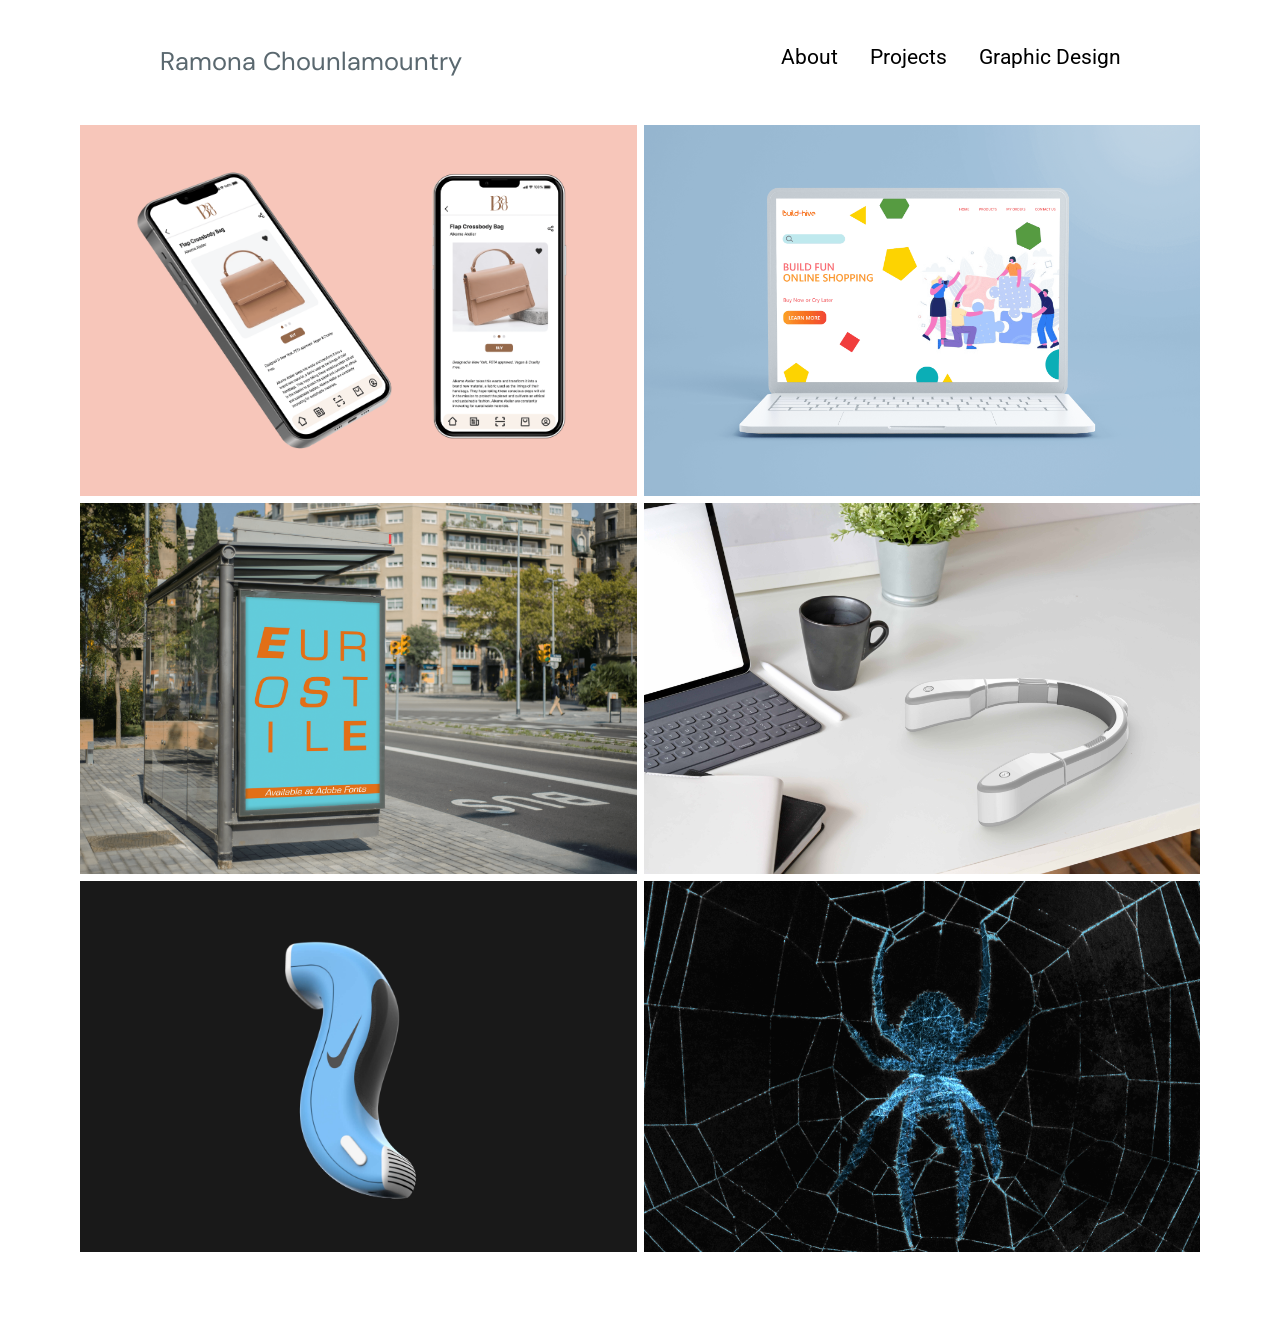
==== index.html @ 12875b3e "Add files via upload" ====
<!DOCTYPE html>
<html>

<head>
    <meta charset="utf-8">
    <meta name="description" content="My portfolio.">
    <meta name="viewport" content="width=device-width">
    <title>Ramona's Portfolio | 2023</title>
    <link rel="shortcut icon" type="image/x-icon" href="favicon.ico">
    <link rel="stylesheet" type="text/css" href="styles.css" />

    <script src="script.js"></script>


</head>

<body>
    <section id="projects">
        <!--   testing-->




        <nav id="desktop-nav">
            <div class="logo">Ramona Chounlamountry</div>
            <div>
                <ul class="nav-links">
                    <li><a href="about.html">About</a></li>
                    <li><a href="#projects">Projects</a></li>
                    <li><a href="graphic-design.html">Graphic Design</a></li>



                </ul>
            </div>
        </nav>

        <nav id="hamburger-nav">
            <div class="logo">Ramona Chounlamountry</div>
            <div class="hamburger-menu">
                <input id="menu__toggle" type="checkbox" />
                <label class="menu__btn" for="menu__toggle">
                    <span></span>
                </label>

                <ul class="menu__box">
                    <li><a class="menu__item" href="about.html">About</a></li>
                    <li><a class="menu__item" href="index.html">Projects</a></li>
                    <li><a class="menu__item" href="graphic-design.html">Graphic Design</a></li>


                </ul>
            </div>
        </nav>


        <div class="grid-container">

            <div class="img-wrapper"> <a href="luxury-bag-app.html"><img class="blur" src="images/mockupluxury2.png">
                    <div class="content fade">LUXURY BAG APP</div>
                </a>

            </div>


            <div class="img-wrapper"><a href="buildhive-boardgame.html"><img class="blur" src="images/mockup1.png">
                    <div class="content fade">BUILD-HIVE BOARDGAME</div>
                </a>

            </div>



            <div class="img-wrapper"><a href="typographystudy-eurostile.html"><img class="blur" src="images/bus2.png">
                    <div class="content fade">TYPOGRAPHY STUDY</div>
                </a>

            </div>


            <div class="img-wrapper"><a href="conscious-wearable.html"><img class="blur" src="images/contextrender1.jpg">
                    <div class="content fade">CONSCIOUS WEARABLE</div>
                </a>

            </div>

            <div class="img-wrapper"><a href="nike-hairdryer.html"><img class="blur" src="images/Hairdryer.111.jpg">
                    <div class="content fade">NIKE HAIRDRYER</div>
                </a>

            </div>

            <div class="img-wrapper"><a href="motiontitle-web-of-lies.html"><img class="blur" src="images/s2_1.png">
                    <div class="content fade">MOTION TITLE - WEB OF LIES</div>
                </a>

            </div>



        </div>
    </section>
</body>

</html>
---- styles.css ----
@import url('https://fonts.googleapis.com/css2?family=Open+Sans&display=swap');
@import url('https://fonts.googleapis.com/css2?family=Rokkitt:ital,wght@1,600&display=swap');
@import url('https://fonts.googleapis.com/css2?family=DM+Sans:opsz,wght@9..40,300&display=swap');
@import url('https://fonts.googleapis.com/css2?family=Roboto&display=swap');

/*global reset*/
* {
    padding: 0;
    margin: 0;
    box-sizing: border-box;
}

/*fix up for older browsers to draw the new semantic elements*/

header,
nav,
main,
aside,
article,
section,
footer,
figure,
figcaption {
    display: block;
}


html {

    font-family: Open Sans, sans-serif;
    scroll-behavior: smooth;

}

p {
    color: rgb(85, 85, 85);
}

a,
.btn {
    transition: all 300ms ease;
}

nav,
.nav-links {
    display: flex;
}

nav {
    justify-content: space-around;
    align-items: stretch;

    height: 5vh;
    padding-top: 5vh;
}

.nav-links {
    gap: 2rem;
    list-style: none;
    font-size: 1.3rem;
    font-family: Roboto;

}

a {
    color: black;
    text-decoration: none;
    text-decoration-color: white;
}

.nav-links a:hover {
    color: gray;
    text-decoration: underline;
    text-underline-offset: 0.5rem;
    text-decoration-color: rgb(181, 181, 181);
}

.logo {
    font-size: 1.6rem;
    font-family: DM Sans;
    color: #5a686f;
}

.logo:hover {
    cursor: default;
}

.vd1 {
    max-width: 100%;
}


/* Hamburger Menu */

#hamburger-nav {
    display: none;
}

.hamburger-menu {
    position: relative;
    display: inline-block;
    z-index: 999;
}

.hamburger-icon {
    display: flex;
    flex-direction: column;
    justify-content: space-between;
    height: 24px;
    width: 30px;
    cursor: pointer;

}

.hamburger-icon span {
    width: 100%;
    height: 2px;
    background-color: black;
    transition: all 0.3 ease-in-out;
}

.menu-links {
    position: absolute;
    top: 39px;
    right: 0;

    width: fit-content;
    max-height: 0;
    overflow: hidden;
    transition: all 0.3 ease-in-out;
    background: rgba(230, 249, 253, 0.88);

}

.menu-links a {
    display: block;
    padding: 10px;
    text-align: right;
    font-size: 1.5rem;
    color: rgb(72, 72, 72);
    text-decoration: none;
    transition: all 0.3 ease-in-out;


}

.menu-links li {
    list-style: none;
}

.menu-links.open {
    max-height: 300px;

}

/*----SECTION----*/

.img-wrapper {
    position: relative;
    overflow: hidden;

}

.img-wrapper a {
    color: #f5f5f5;
    font-weight: lighter;
    text-shadow: 2px 2px 2px rgb(72, 72, 72);

}

.img-wrapper img {
    display: block;
    width: 100%;
    aspect-ratio: 3 / 2;
    object-fit: cover;
    object-position: center;
}

.img-wrapper .content {
    position: absolute;
    inset: 0;
    font-size: 1.4rem;
    letter-spacing: 0px;
    padding: 1rem;
    background: rgba(0, 0, 0, 0.50);
    display: flex;
    justify-content: center;
    align-items: center;
    transition: 200ms ease-in-out;
}

.img-wrapper .content.fade {
    opacity: 0;
}

.img-wrapper:hover .content.fade {
    opacity: 1;
}

.grid-container {
    display: grid;
    grid-template-columns: repeat(2, 1fr);
    padding: 80px;
    margin: 0 auto;
    gap: 7px;
    grid-row-gap: 7px;
    align-self: center;
    max-width: 100%;
    background: none;

}


/*Testing*/

#menu__toggle {
    opacity: 0;
}

#menu__toggle:checked + .menu__btn > span {
    transform: rotate(45deg);
}

#menu__toggle:checked + .menu__btn > span::before {
    top: 0;
    transform: rotate(0deg);
}

#menu__toggle:checked + .menu__btn > span::after {
    top: 0;
    transform: rotate(90deg);
}

#menu__toggle:checked ~ .menu__box {
    left: 0 !important;
}

.menu__btn {
    position: absolute;
    top: 14px;
    right: 20px;
    width: 26px;
    height: 26px;
    cursor: pointer;
    z-index: 1;
}

.menu__btn > span,
.menu__btn > span::before,
.menu__btn > span::after {
    display: block;
    position: absolute;
    width: 100%;
    height: 2px;
    background-color: #616161;
    transition-duration: .25s;
}

.menu__btn > span::before {
    content: '';
    top: -8px;
}

.menu__btn > span::after {
    content: '';
    top: 8px;
}

.menu__box {
    display: block;
    position: fixed;
    top: 0;
    left: -100%;
    width: 100%;
    height: 100%;
    margin: 0;
    padding: 130px 0;
    list-style: none;
    background-color: #fcfcfc;
    box-shadow: 2px 2px 6px rgba(0, 0, 0, .4);
    transition-duration: .25s;
    text-align: center;
    position: fixed;


}

.menu__item {
    display: block;
    padding: 12px 24px;
    color: #333;

    font-size: 20px;
    font-weight: 600;
    text-decoration: none;
    transition-duration: .25s;
}

.menu__item:hover {
    /*    background-color: #CFD8DC;*/
}


/*----About Me----*/


.firstgif {
    max-width: 80%;
}

#about {
    background-color: azure;
}

.aboutgrid {
    display: grid;
    grid-template-columns: repeat(2, 1fr);
    height: 100%;
    margin: 0 auto;
    grid-column-gap: 100px;
    max-width: 100%;
    padding: 80px;
    padding-left: 240px;
}


.aboutgrid h1 {

    font-size: 40px;
    color: rgb(72, 72, 72);
    text-align: left;

    line-height: 1.3;
    font-weight: lighter;
    max-width: 700px;

}

.aboutgrid a {

    color: rgb(111, 111, 111);

}


.aboutgrid a:hover {
    color: gray;
    text-decoration: none;
    text-underline-offset: 0.5rem;
    text-decoration-color: rgb(181, 181, 181);
}

.aboutgrid p {
    max-width: 650px;
    font-size: 1.2rem;
    margin: 60px;
    color: rgb(72, 72, 72);
    line-height: 3;
    text-align: left;
}

/*----Project 1----*/
.head2 {
    padding-top: 50px;
    width: 90%;
    display: flex;
    justify-content: center;
    align-items: center;
    flex-direction: column;
    text-align: center;
    margin: 20px auto;
    padding: 150px;

}

.head2 h1 {

    font-size: 30px;
    color: rgb(72, 72, 72);


}

.head2 p {
    max-width: 650px;
    margin: 60px;
    color: rgb(111, 111, 111);
    font-size: 1.1rem;
    line-height: 1.8;

}

.head2 img {
    max-width: 100%;
}





/*---------------------------*/

/*----- MEDIA QUERY - -------*/

/*--- for larger screens----*/

@media only screen and (min-width:1700px) {
    .heading p {
        font-size: 1.1rem;
    }

    .hamburger-menu {
        display: none;
    }

}



/*-------------------------------------*/
/*smaller screens*/

@media screen and (min-width: 1401px) {
    .hamburger-menu {
        display: none;
    }

}

@media screen and (max-width: 1350px) {
    .hamburger-menu {
        display: none;
    }

    .aboutgrid h1 {
        font-size: 2rem;
    }

    .aboutgrid {
        padding: 80px;
        padding-left: 50px;
    }
}

@media screen and (max-width: 1200px) {
    .aboutgrid h1 {
        max-width: 800px;
    }

    .aboutgrid {
        padding: 80px;
        padding-left: 50px;
    }

    #desktop-nav {
        display: none;
    }

    #hamburger-nav {
        display: flex;
    }

    .heading {
        padding-top: 80px;

    }

    .heading h1 {

        font-size: 30px;

    }

    .heading p {
        font-size: 1rem;
    }

    .grid-container {
        max-width: 100%;
        grid-template-columns: repeat(1, 1fr);
        padding: 20px;
        padding-top: 60px;

    }

    .head2 p {
        min-width: 350px;
    }

    .head2 h1 {
        min-width: 350px;
    }

    .head2 img {
        min-width: 400px;
    }

    .hamburger-menu {
        display: flex;
    }

    .heading .inline2 {

        text-align: center;
        padding-bottom: 50px;

    }

}

@media screen and (max-width: 1000px) {
    .heading {
        padding-top: 300px;

    }

    .vd1 {
        max-width: 400px;
    }


    .aboutgrid {
        display: flex;
        flex-direction: column;
        align-items: center;
        justify-self: center;
        overflow: hidden;
        padding: 80px;
        padding-left: 90px;
    }

    .head2 .aboutgrid {
        overflow: visible;
    }

    .mble {
        padding-left: 110px;
    }

    .mble2 {
        padding-left: 90px;
    }

    .aboutgrid h1 {
        font-size: 1.4rem;
        font-weight: normal;
        width: 320px;
    }

    .about-contained p {
        padding-left: 20px;
    }


    .menu__btn {
        position: absolute;
        right: 1px;

    }

    .inline2 {
        display: none;
    }


    .heading p {
        width: 300px;
    }


}
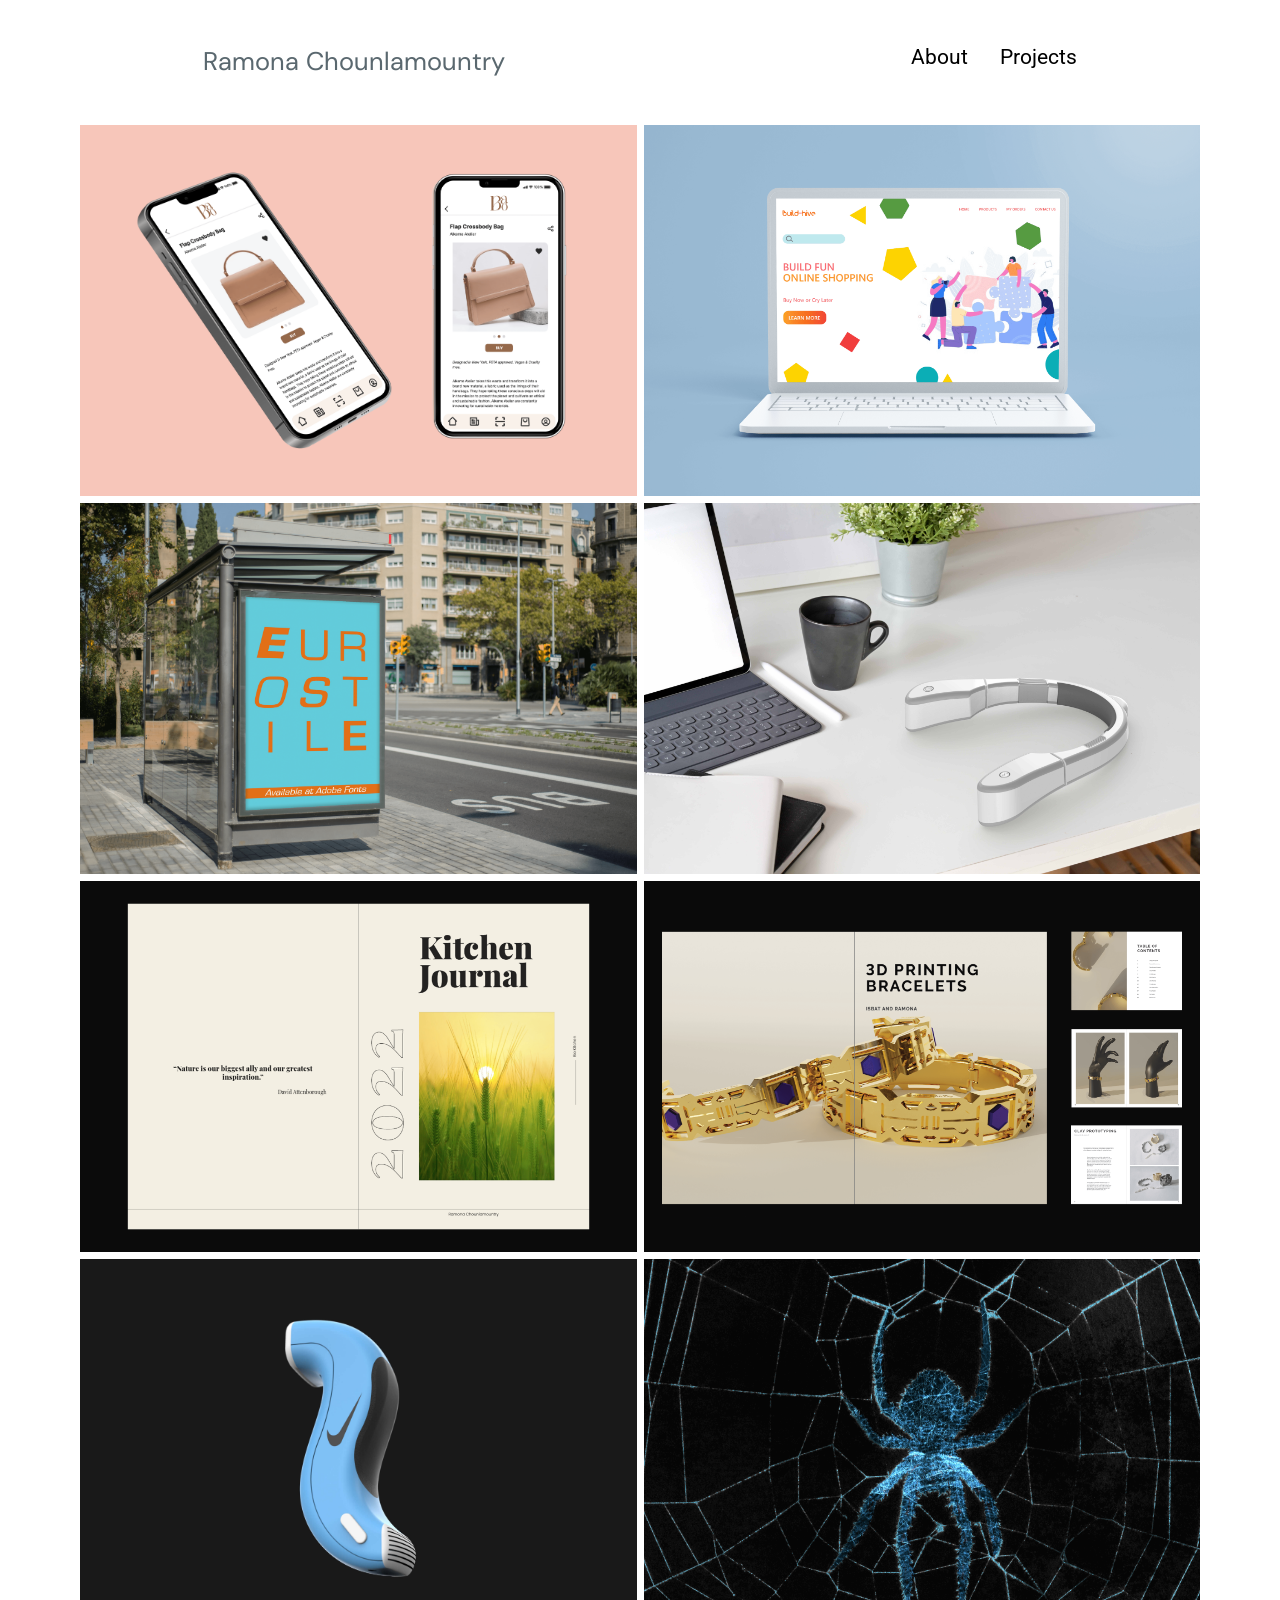
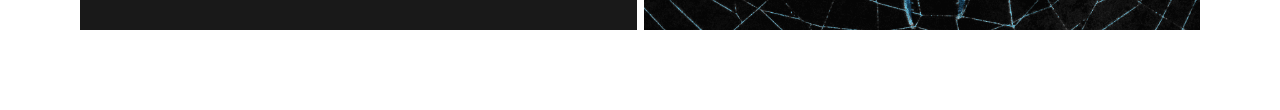
==== commit 7f273848: "Add files via upload" ====
--- a/index.html
+++ b/index.html
@@ -27,7 +27,7 @@
                 <ul class="nav-links">
                     <li><a href="about.html">About</a></li>
                     <li><a href="#projects">Projects</a></li>
-                    <li><a href="graphic-design.html">Graphic Design</a></li>
+
 
 
 
@@ -46,7 +46,7 @@
                 <ul class="menu__box">
                     <li><a class="menu__item" href="about.html">About</a></li>
                     <li><a class="menu__item" href="index.html">Projects</a></li>
-                    <li><a class="menu__item" href="graphic-design.html">Graphic Design</a></li>
+
 
 
                 </ul>
@@ -84,6 +84,18 @@
 
             </div>
 
+            <div class="img-wrapper"> <a href="kitchen-journal.html"><img class="blur" src="images/journal1.png">
+                    <div class="content fade">Kitchen Journal</div>
+                </a>
+
+            </div>
+
+            <div class="img-wrapper"> <a href="bracelet.html"><img class="blur" src="images/bracelet1.png">
+                    <div class="content fade">Bracelet Booklet</div>
+                </a>
+
+            </div>
+
             <div class="img-wrapper"><a href="nike-hairdryer.html"><img class="blur" src="images/Hairdryer.111.jpg">
                     <div class="content fade">NIKE HAIRDRYER</div>
                 </a>
@@ -97,7 +109,6 @@
             </div>
 
 
-
         </div>
     </section>
 </body>
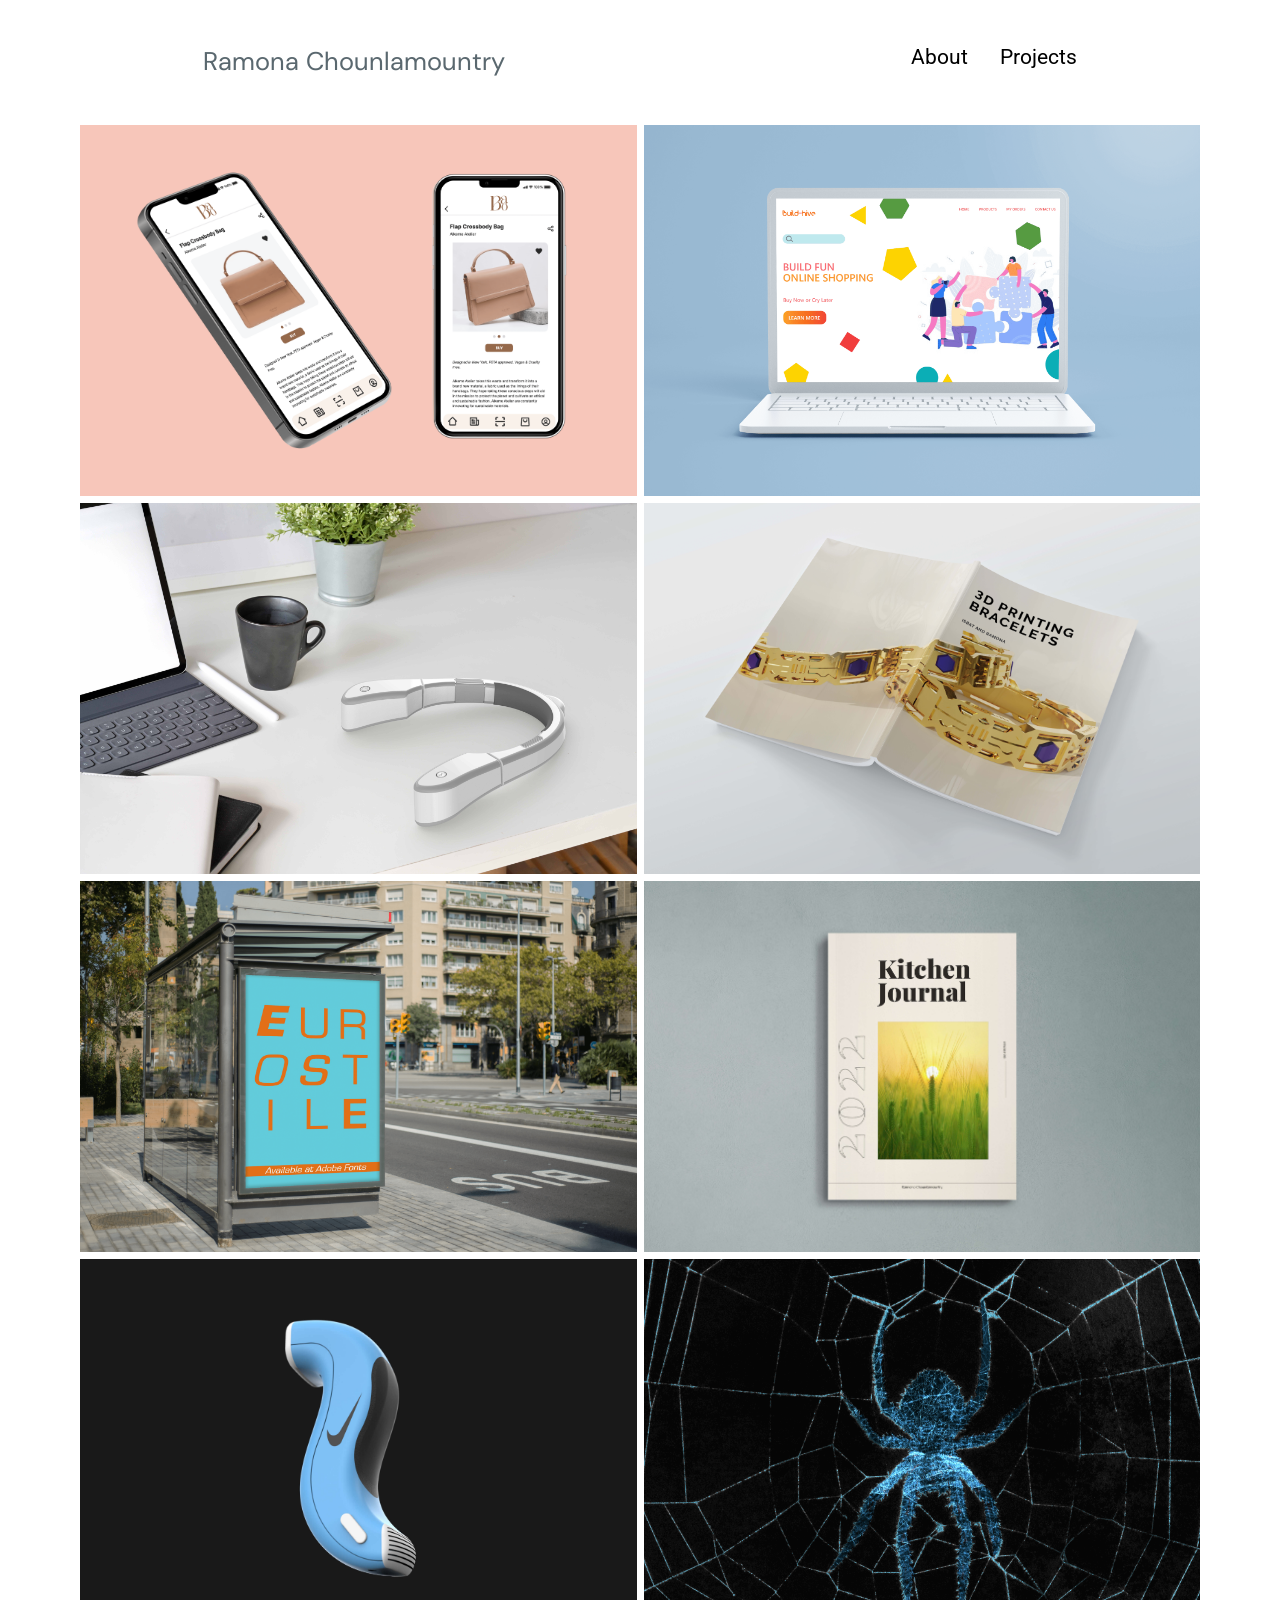
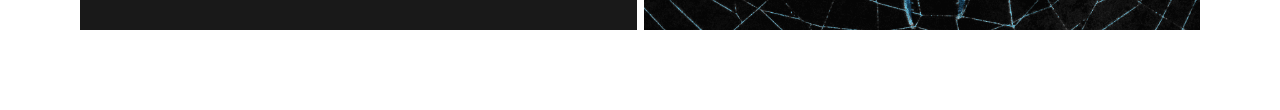
==== commit 571c107a: "Add files via upload" ====
--- a/index.html
+++ b/index.html
@@ -70,6 +70,20 @@
             </div>
 
 
+            <div class="img-wrapper"><a href="conscious-wearable.html"><img class="blur" src="images/contextrender1.jpg">
+                    <div class="content fade">CONSCIOUS WEARABLE</div>
+                </a>
+
+            </div>
+
+
+
+            <div class="img-wrapper"> <a href="bracelet.html"><img class="blur" src="images/mockupbracelet.jpg">
+                    <div class="content fade">Bracelet Booklet</div>
+                </a>
+
+            </div>
+
 
             <div class="img-wrapper"><a href="typographystudy-eurostile.html"><img class="blur" src="images/bus2.png">
                     <div class="content fade">TYPOGRAPHY STUDY</div>
@@ -77,24 +91,13 @@
 
             </div>
 
-
-            <div class="img-wrapper"><a href="conscious-wearable.html"><img class="blur" src="images/contextrender1.jpg">
-                    <div class="content fade">CONSCIOUS WEARABLE</div>
-                </a>
-
-            </div>
-
-            <div class="img-wrapper"> <a href="kitchen-journal.html"><img class="blur" src="images/journal1.png">
+            <div class="img-wrapper"> <a href="kitchen-journal.html"><img class="blur" src="images/journalmockup.jpg">
                     <div class="content fade">Kitchen Journal</div>
                 </a>
 
             </div>
 
-            <div class="img-wrapper"> <a href="bracelet.html"><img class="blur" src="images/bracelet1.png">
-                    <div class="content fade">Bracelet Booklet</div>
-                </a>
 
-            </div>
 
             <div class="img-wrapper"><a href="nike-hairdryer.html"><img class="blur" src="images/Hairdryer.111.jpg">
                     <div class="content fade">NIKE HAIRDRYER</div>
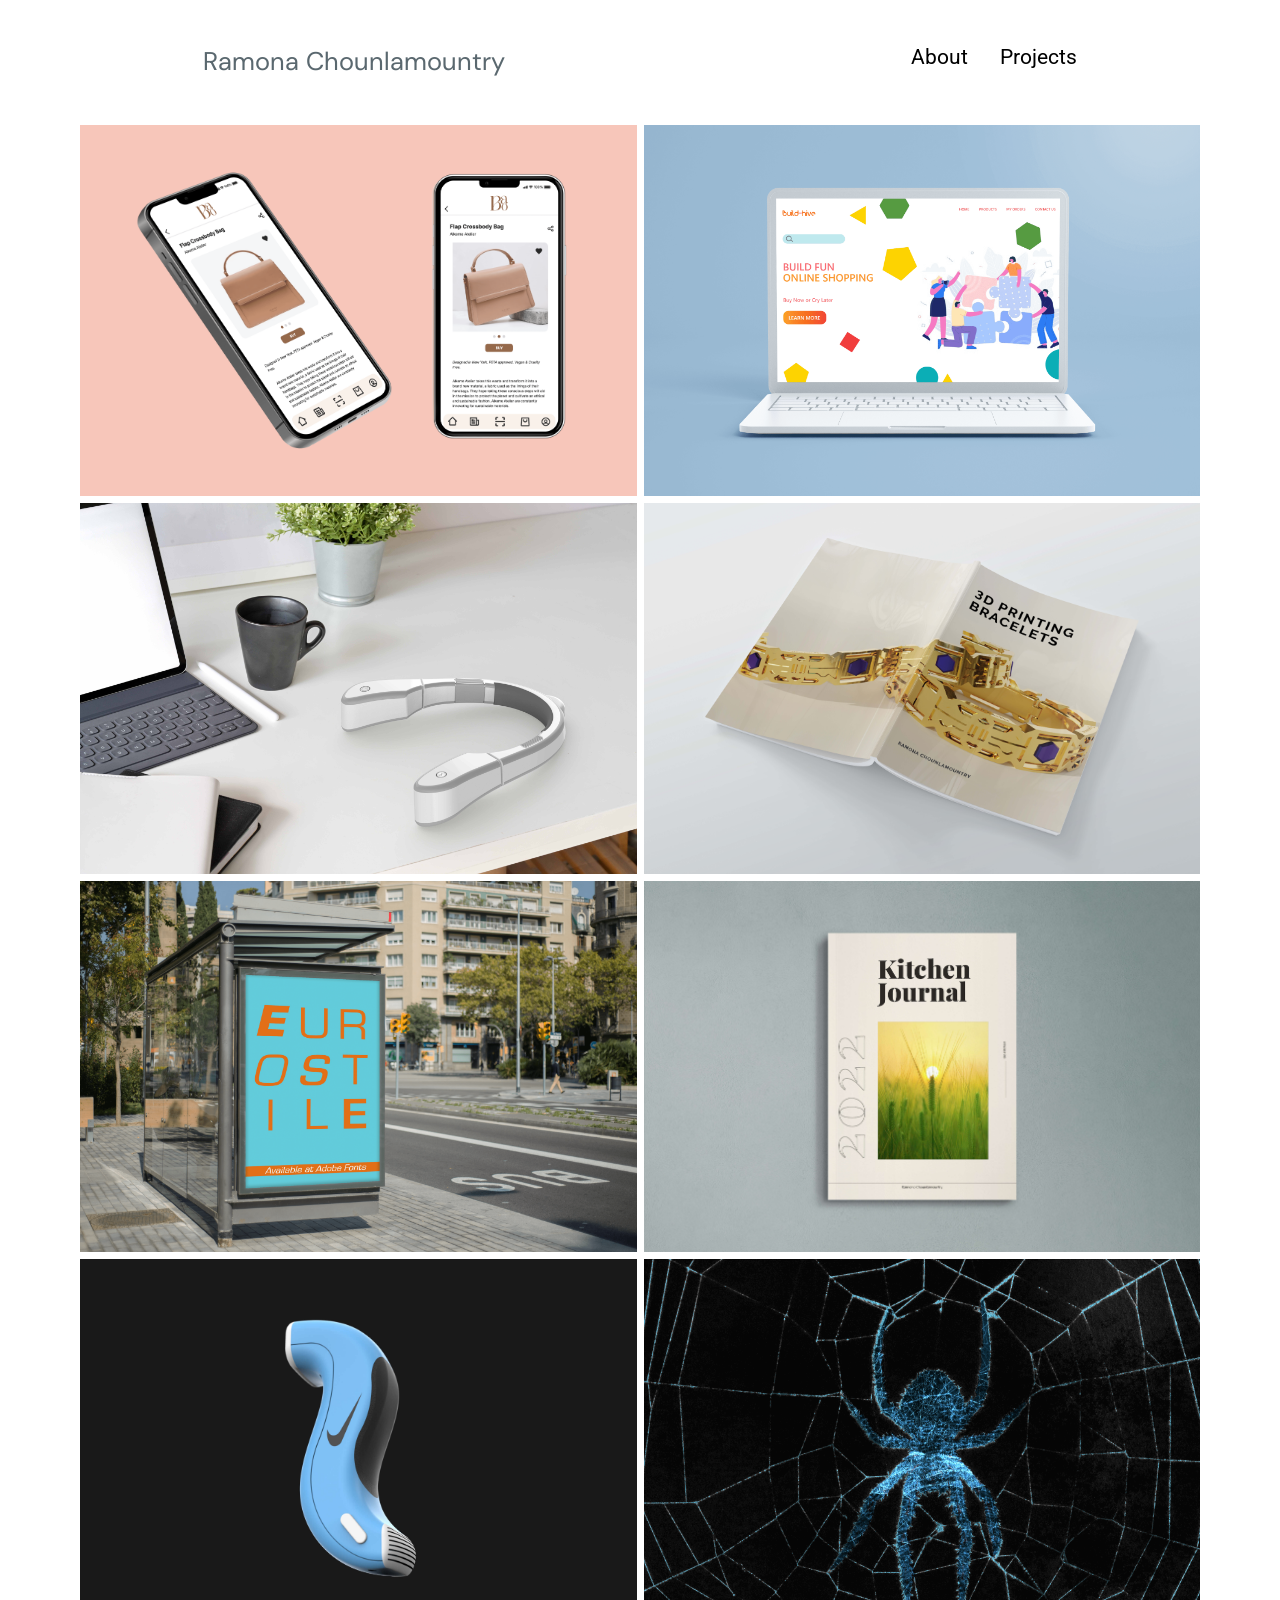
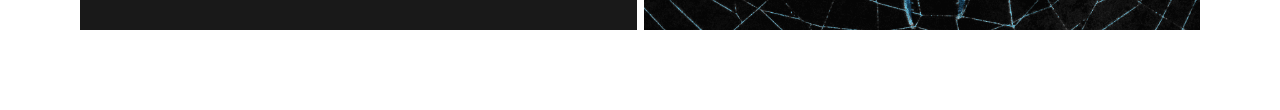
==== commit c7778acc: "Add files via upload" ====
--- a/index.html
+++ b/index.html
@@ -78,7 +78,7 @@
 
 
 
-            <div class="img-wrapper"> <a href="bracelet.html"><img class="blur" src="images/mockupbracelet.jpg">
+            <div class="img-wrapper"> <a href="bracelet.html"><img class="blur" src="images/braceletmockupcover.jpg">
                     <div class="content fade">Bracelet Booklet</div>
                 </a>
 
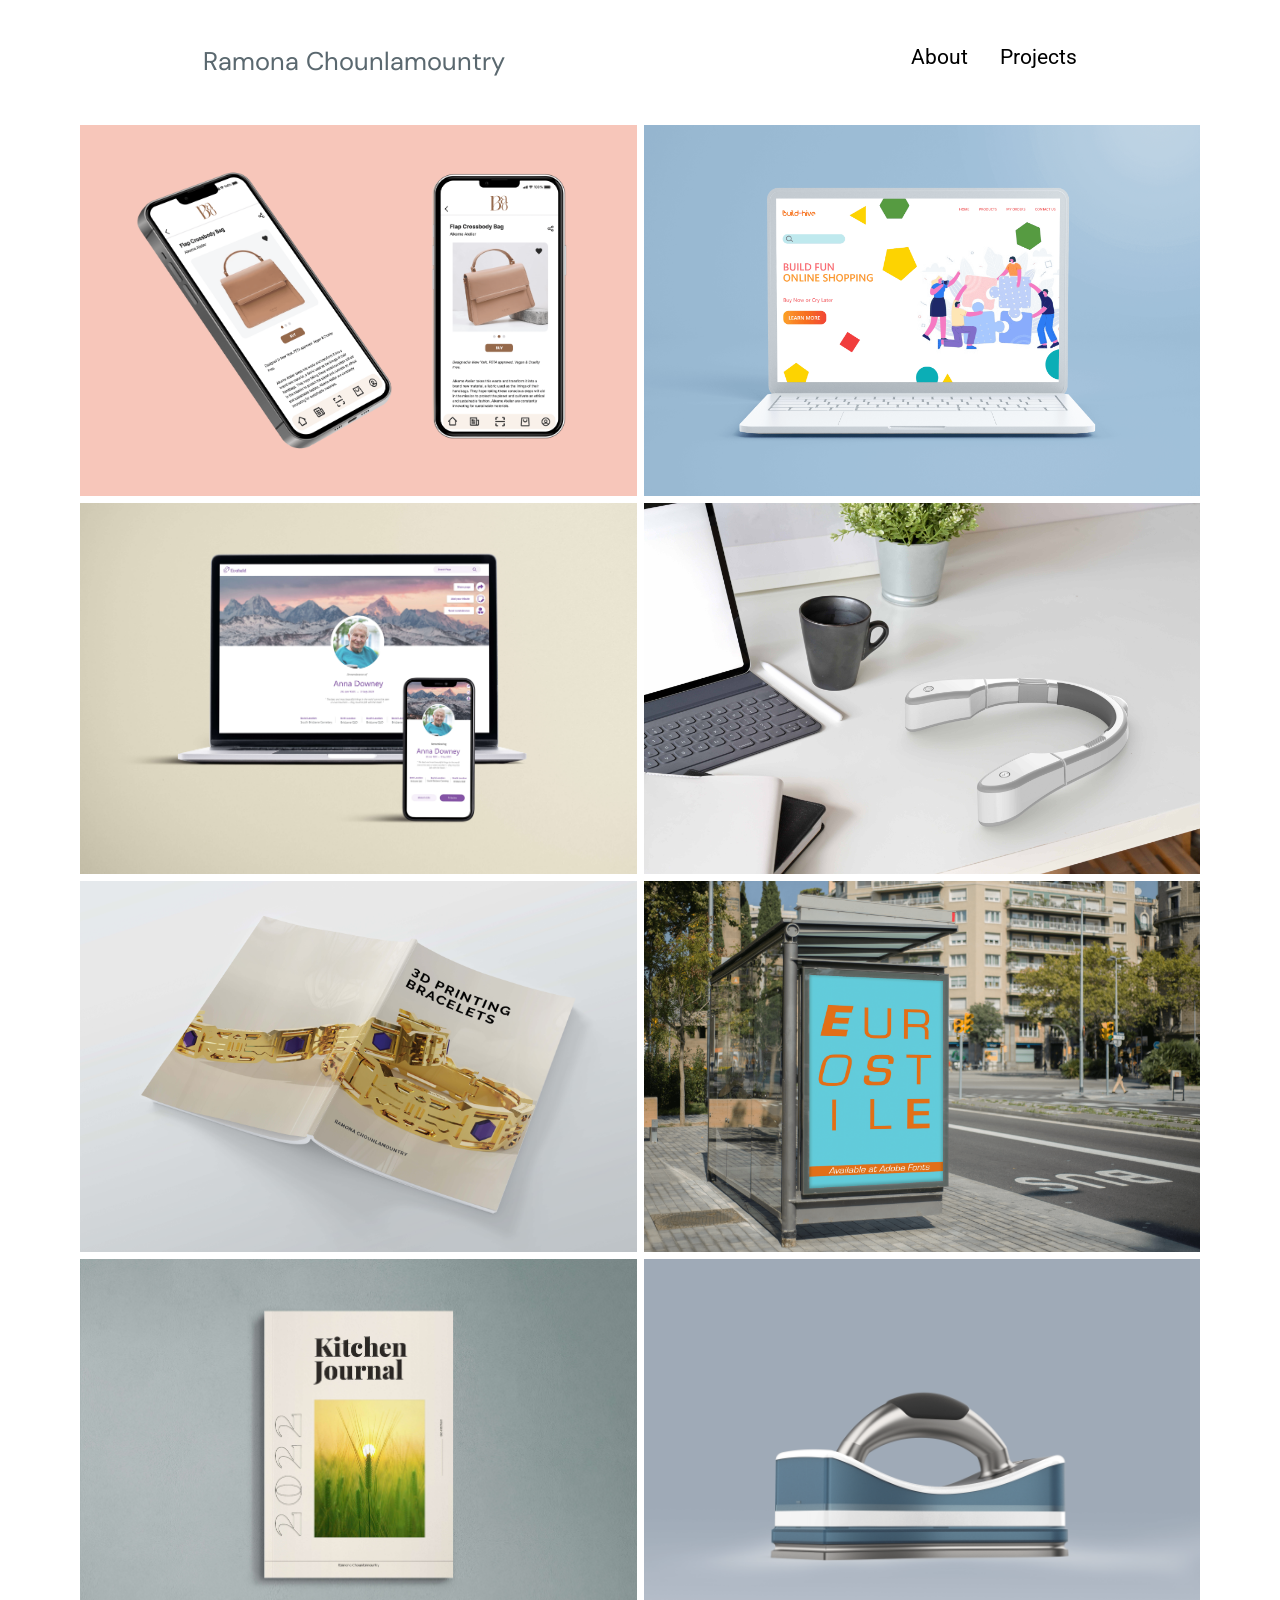
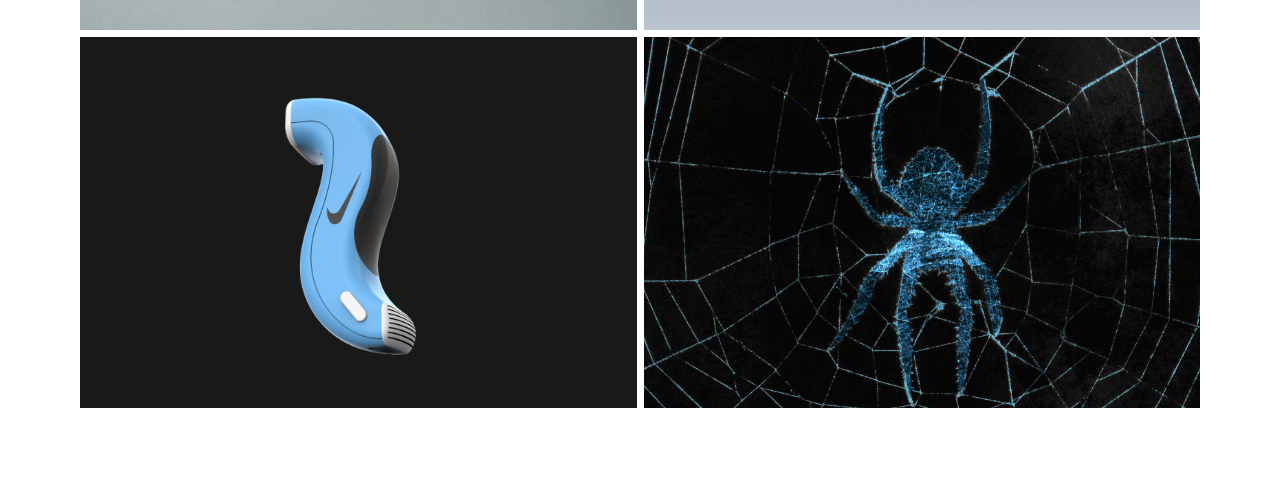
==== commit 7da0241e: "Add files via upload" ====
--- a/index.html
+++ b/index.html
@@ -63,8 +63,16 @@
             </div>
 
 
+
+
             <div class="img-wrapper"><a href="buildhive-boardgame.html"><img class="blur" src="images/mockup1.png">
                     <div class="content fade">BUILD-HIVE BOARDGAME</div>
+                </a>
+
+            </div>
+
+            <div class="img-wrapper"><a href="evaheld-work.html"><img class="blur" src="images/evaheldmockup.jpg">
+                    <div class="content fade">Evaheld Memorial Page</div>
                 </a>
 
             </div>
@@ -97,6 +105,12 @@
 
             </div>
 
+            <div class="img-wrapper"> <a href="smart-steam-iron.html"><img class="blur" src="images/Smart%20Iron.114.png">
+                    <div class="content fade">Smart Steam Iron</div>
+                </a>
+
+            </div>
+
 
 
             <div class="img-wrapper"><a href="nike-hairdryer.html"><img class="blur" src="images/Hairdryer.111.jpg">
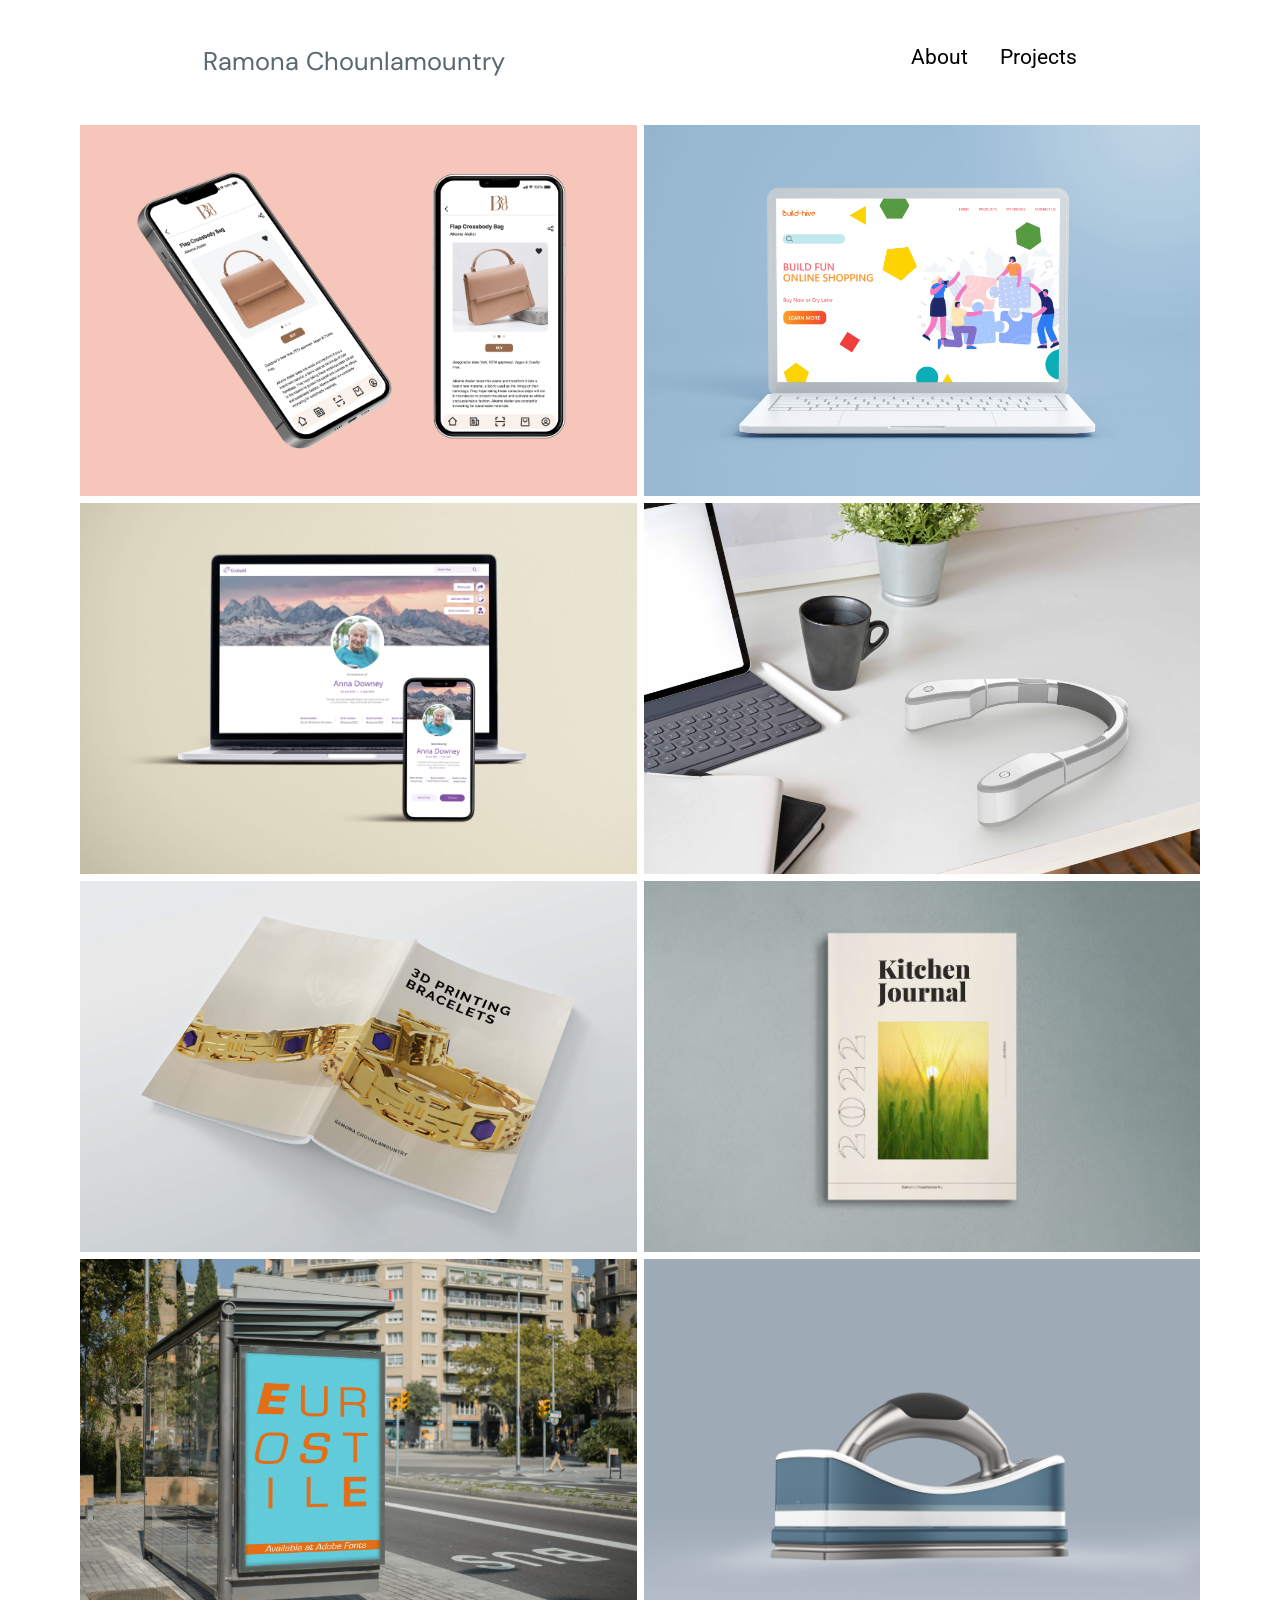
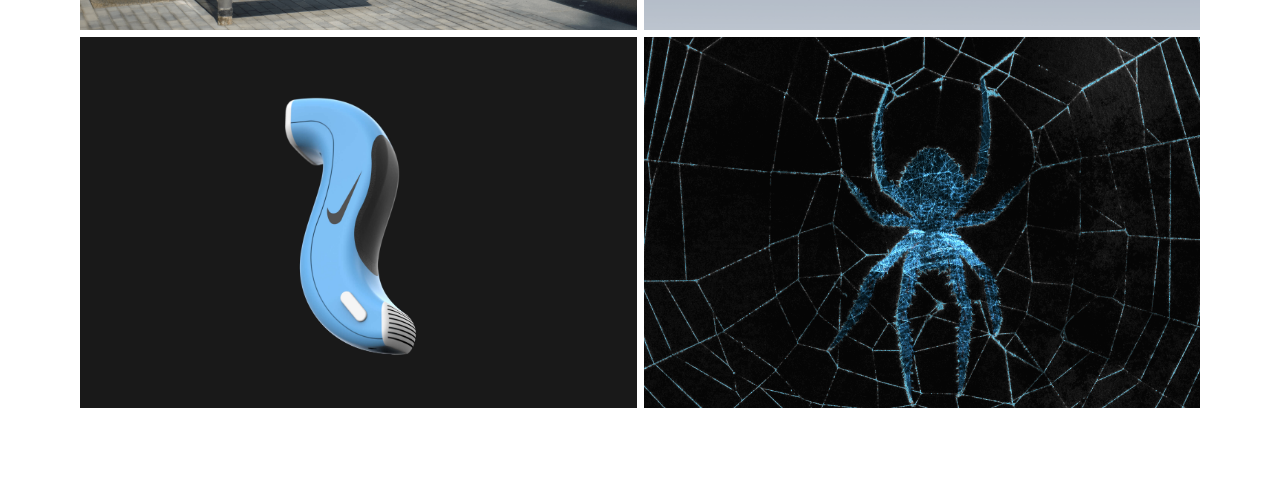
==== commit 2d3acaae: "Add files via upload" ====
--- a/index.html
+++ b/index.html
@@ -78,6 +78,8 @@
             </div>
 
 
+
+
             <div class="img-wrapper"><a href="conscious-wearable.html"><img class="blur" src="images/contextrender1.jpg">
                     <div class="content fade">CONSCIOUS WEARABLE</div>
                 </a>
@@ -86,8 +88,17 @@
 
 
 
+
+
             <div class="img-wrapper"> <a href="bracelet.html"><img class="blur" src="images/braceletmockupcover.jpg">
                     <div class="content fade">Bracelet Booklet</div>
+                </a>
+
+            </div>
+
+
+            <div class="img-wrapper"> <a href="kitchen-journal.html"><img class="blur" src="images/journalmockup.jpg">
+                    <div class="content fade">Kitchen Journal</div>
                 </a>
 
             </div>
@@ -99,11 +110,7 @@
 
             </div>
 
-            <div class="img-wrapper"> <a href="kitchen-journal.html"><img class="blur" src="images/journalmockup.jpg">
-                    <div class="content fade">Kitchen Journal</div>
-                </a>
 
-            </div>
 
             <div class="img-wrapper"> <a href="smart-steam-iron.html"><img class="blur" src="images/Smart%20Iron.114.png">
                     <div class="content fade">Smart Steam Iron</div>
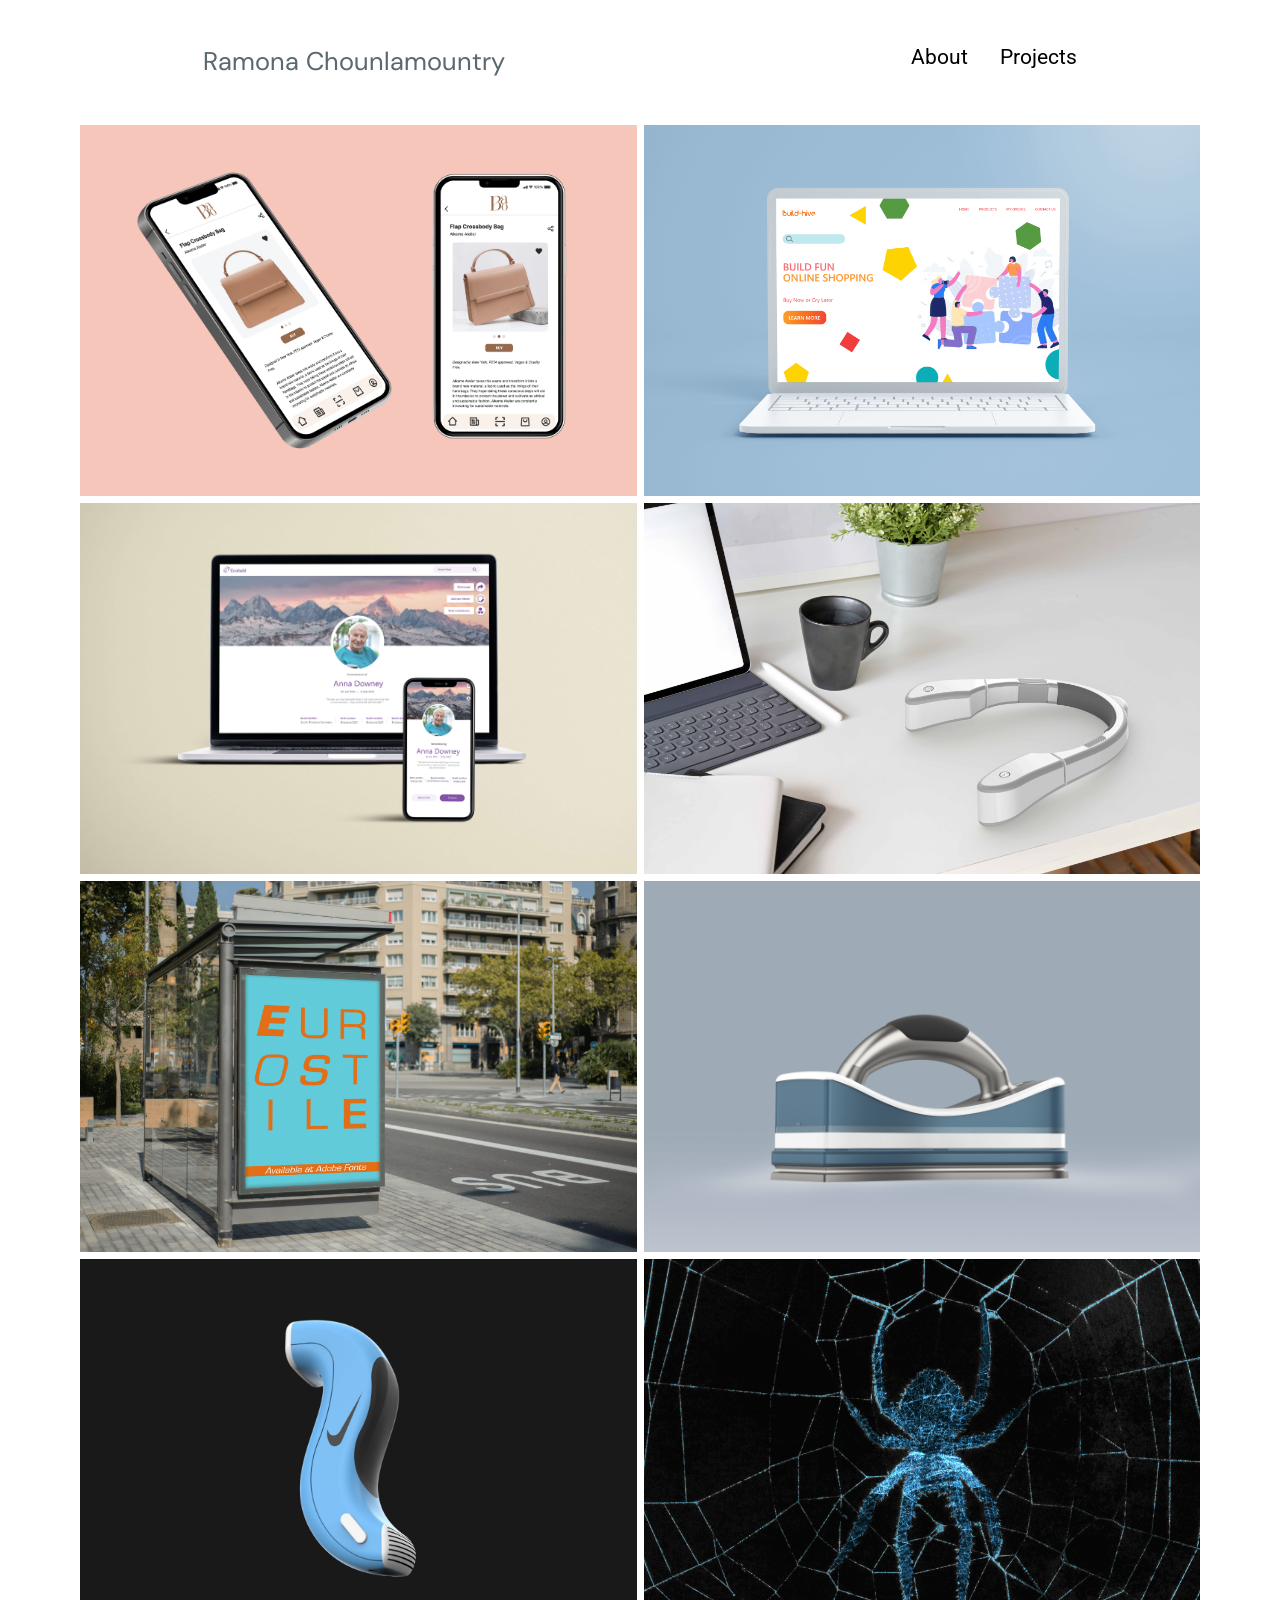
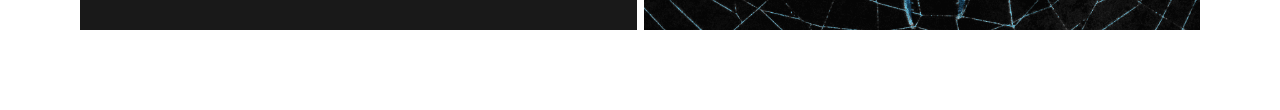
==== commit 00ce7b6f: "Add files via upload" ====
--- a/index.html
+++ b/index.html
@@ -57,7 +57,7 @@
         <div class="grid-container">
 
             <div class="img-wrapper"> <a href="luxury-bag-app.html"><img class="blur" src="images/mockupluxury2.png">
-                    <div class="content fade">LUXURY BAG APP</div>
+                    <div class="content fade">Luxury Bag App</div>
                 </a>
 
             </div>
@@ -66,7 +66,7 @@
 
 
             <div class="img-wrapper"><a href="buildhive-boardgame.html"><img class="blur" src="images/mockup1.png">
-                    <div class="content fade">BUILD-HIVE BOARDGAME</div>
+                    <div class="content fade">Build-Hive Boardgame</div>
                 </a>
 
             </div>
@@ -81,31 +81,15 @@
 
 
             <div class="img-wrapper"><a href="conscious-wearable.html"><img class="blur" src="images/contextrender1.jpg">
-                    <div class="content fade">CONSCIOUS WEARABLE</div>
+                    <div class="content fade">Conscious Wearable</div>
                 </a>
 
             </div>
 
 
 
-
-
-            <div class="img-wrapper"> <a href="bracelet.html"><img class="blur" src="images/braceletmockupcover.jpg">
-                    <div class="content fade">Bracelet Booklet</div>
-                </a>
-
-            </div>
-
-
-            <div class="img-wrapper"> <a href="kitchen-journal.html"><img class="blur" src="images/journalmockup.jpg">
-                    <div class="content fade">Kitchen Journal</div>
-                </a>
-
-            </div>
-
-
             <div class="img-wrapper"><a href="typographystudy-eurostile.html"><img class="blur" src="images/bus2.png">
-                    <div class="content fade">TYPOGRAPHY STUDY</div>
+                    <div class="content fade">Typography Study</div>
                 </a>
 
             </div>
@@ -121,13 +105,13 @@
 
 
             <div class="img-wrapper"><a href="nike-hairdryer.html"><img class="blur" src="images/Hairdryer.111.jpg">
-                    <div class="content fade">NIKE HAIRDRYER</div>
+                    <div class="content fade">Nike Hairdryer</div>
                 </a>
 
             </div>
 
             <div class="img-wrapper"><a href="motiontitle-web-of-lies.html"><img class="blur" src="images/s2_1.png">
-                    <div class="content fade">MOTION TITLE - WEB OF LIES</div>
+                    <div class="content fade">Motion Title - Web of Lies</div>
                 </a>
 
             </div>
